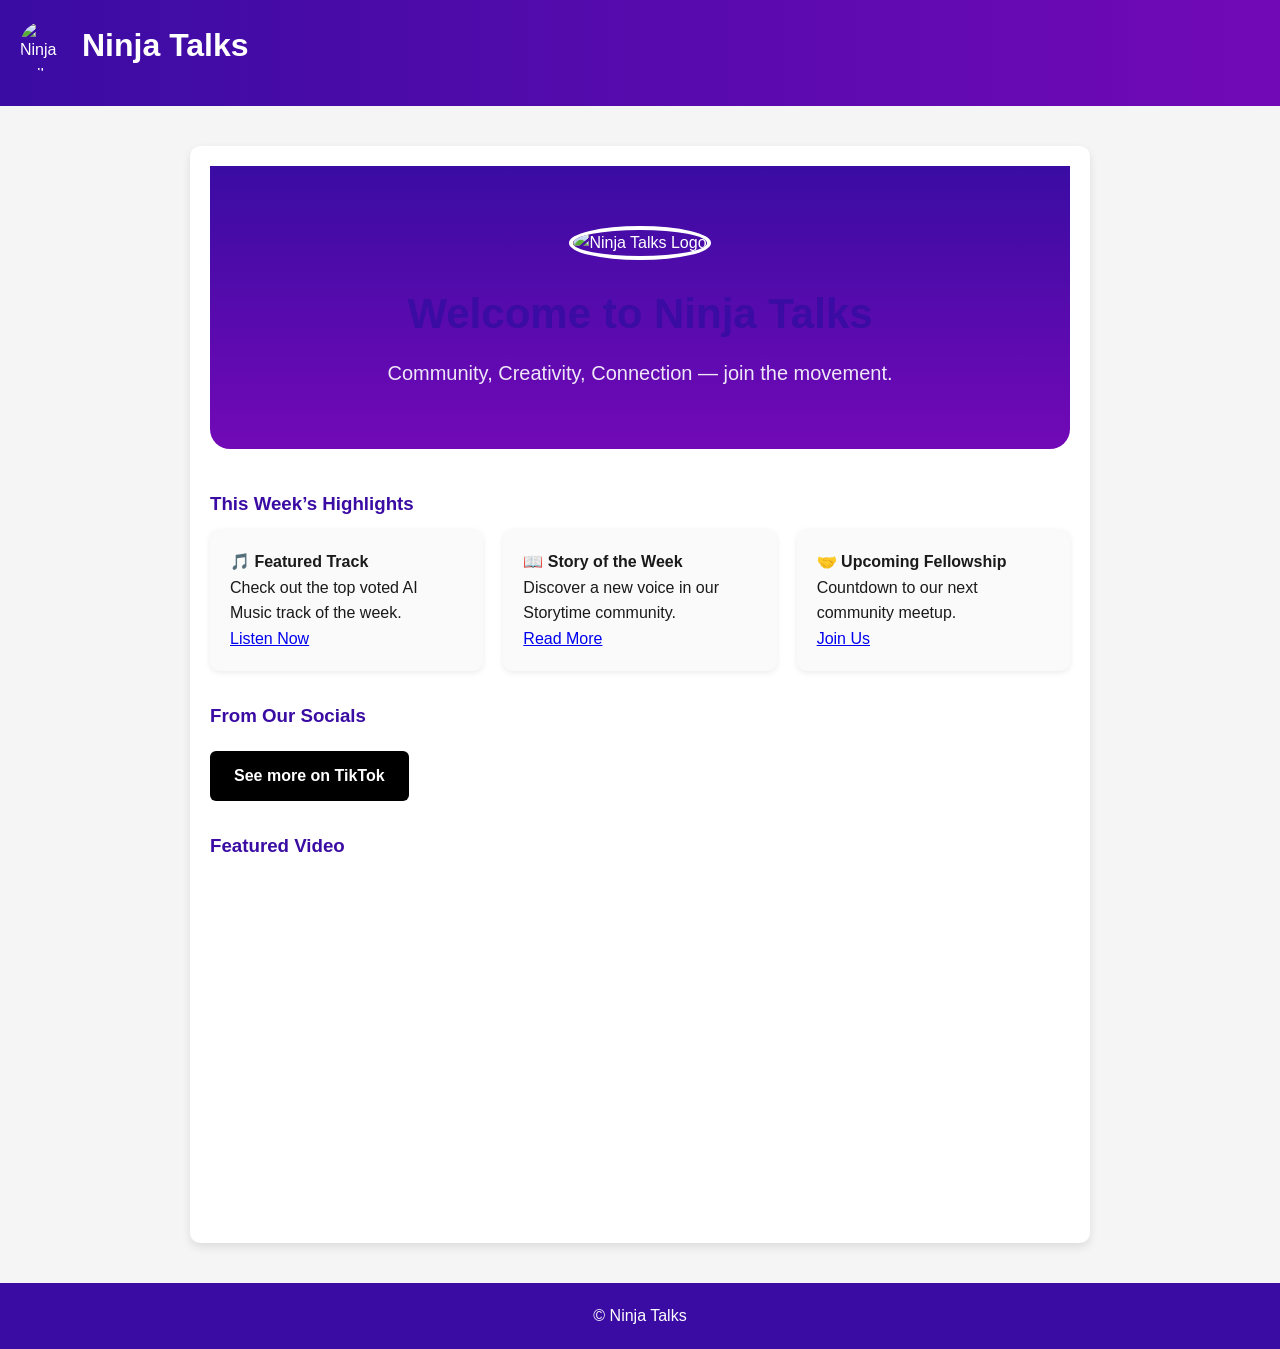
==== index.html @ e0541e4e "Refactor navigation menu for mobile responsiveness Removed desktop menu items and added a spacer bef" ====
<!DOCTYPE html>
<html lang="en">
<head>
  <meta charset="UTF-8">
  <title>Ninja Talks – Home</title>
  <meta name="viewport" content="width=device-width, initial-scale=1">

  <!-- CRITICAL CSS (prevents flashing) -->
  <style>
    :root {
      --purple-dark: #3a0ca3;
      --purple: #7209b7;
      --purple-light: #b5179e;
      --pink: #f72585;
      --white: #ffffff;
      --gray-light: #f5f5f5;
      --gray: #cccccc;
      --black: #1a1a1a;
      --font-main: 'Segoe UI', Arial, sans-serif;
    }

    * { margin:0; padding:0; box-sizing:border-box; }

    body {
      font-family: var(--font-main);
      background: var(--gray-light);
      color: var(--black);
      line-height: 1.6;
    }

    header {
      background: linear-gradient(90deg, var(--purple-dark), var(--purple));
      padding: 20px;
      color: var(--white);
    }

    .logo-container {
      display: flex;
      align-items: center;
      gap: 12px;
    }

    .logo {
      height: 50px;
      width: 50px;
      border-radius: 50%;
      object-fit: cover;
    }

    nav {
      display: flex;
      justify-content: space-between;
      align-items: center;
      margin-top: 15px;
    }

    .desktop-menu {
      display: flex;
      gap: 20px;
      list-style: none;
    }

    nav a {
      color: var(--white);
      text-decoration: none;
      font-weight: 600;
      transition: 0.3s;
    }

    nav a:hover { color: var(--pink); }

    .menu-toggle {
      display: none;
      font-size: 28px;
      background: none;
      border: none;
      color: var(--white);
      cursor: pointer;
      margin-left: auto;
    }

    .side-menu {
      position: fixed;
      top: 0;
      left: -260px;
      width: 260px;
      height: 100%;
      background: var(--purple-dark);
      padding-top: 80px;
      transition: left 0.3s ease;
      z-index: 999;
    }

    .side-menu.open { left: 0; }

    .side-menu ul { list-style:none; padding:0; }
    .side-menu li { margin:20px 0; text-align:center; }
    .side-menu a { color:var(--white); font-size:20px; text-decoration:none; }

    .hero {
      text-align:center;
      padding:60px 20px;
      background: linear-gradient(180deg, var(--purple-dark), var(--purple));
      color: var(--white);
      border-bottom-left-radius:20px;
      border-bottom-right-radius:20px;
      margin-bottom:40px;
    }

    .hero img {
      height:120px;
      width:120px;
      border-radius:50%;
      object-fit:cover;
      margin-bottom:20px;
      border:4px solid var(--white);
    }

    .hero-title {
      font-size: 42px;
      font-weight: 800;
      margin-bottom: 10px;
    }

    .hero-tagline {
      font-size: 20px;
      opacity: 0.9;
    }

    main {
      max-width:900px;
      margin:40px auto;
      padding:20px;
      background:var(--white);
      border-radius:10px;
      box-shadow:0 4px 10px rgba(0,0,0,0.1);
    }

    h2, h3 { color:var(--purple-dark); margin-bottom:10px; }
    section { margin-bottom:30px; }

    .highlight-grid {
      display:grid;
      grid-template-columns:repeat(auto-fit,minmax(250px,1fr));
      gap:20px;
    }

    .highlight-card {
      background:#fafafa;
      padding:20px;
      border-radius:10px;
      box-shadow:0 2px 6px rgba(0,0,0,0.08);
      transition:0.3s;
    }

    .highlight-card:hover {
      transform: translateY(-4px);
      box-shadow:0 4px 12px rgba(0,0,0,0.12);
    }

    .tiktok-button {
      display:inline-block;
      margin-top:10px;
      padding:12px 24px;
      background:#000;
      color:#fff;
      text-decoration:none;
      border-radius:6px;
      font-weight:600;
    }

    footer {
      text-align:center;
      padding:20px;
      margin-top:40px;
      background:var(--purple-dark);
      color:var(--white);
    }

    @media (max-width:768px) {
      .desktop-menu { display:none !important; }
      .menu-toggle { display:block !important; }
    }
  </style>

  <!-- Load full CSS normally (NO PRELOAD) -->
  <link rel="stylesheet" href="/NinjaTalks/assets/css/main.css?v=12">
</head>

<body>

<header>
  <div class="logo-container">
    <img src="/NinjaTalks/assets/images/IMG-20260227-WA0002(1).jpg" alt="Ninja Talks Logo" class="logo" width="50" height="50">
    <h1>Ninja Talks</h1>
  </div>

  <nav>
  <div></div> <!-- spacer to push hamburger right -->
  <button class="menu-toggle" onclick="toggleMenu()">☰</button>
  </nav>
</header>

<!-- MOBILE SLIDE-IN MENU -->
<div class="side-menu" id="sideMenu">
  <ul>
    <li><a href="/NinjaTalks/index.html">Home</a></li>
    <li><a href="/NinjaTalks/neurodiversity.html">Neurodiversity</a></li>
    <li><a href="/NinjaTalks/wellness.html">Mind & Body</a></li>
    <li><a href="/NinjaTalks/storytime.html">Story Time</a></li>
    <li><a href="/NinjaTalks/fellowship.html">Fellowship</a></li>
    <li><a href="/NinjaTalks/music.html">AI Music</a></li>
    <li><a href="/NinjaTalks/contact.html">Contact</a></li>
  </ul>
</div>

<main>

  <!-- LIVE STATUS -->
  <div id="live-status"></div>

  <!-- HERO -->
  <section class="hero">
    <img src="/NinjaTalks/assets/images/No background logo.png" alt="Ninja Talks Logo" width="120" height="120">
    <h2 class="hero-title">Welcome to Ninja Talks</h2>
    <p class="hero-tagline">Community, Creativity, Connection — join the movement.</p>
  </section>

  <!-- HIGHLIGHTS -->
  <section>
    <h3>This Week’s Highlights</h3>
    <div class="highlight-grid">
      <div class="highlight-card">
        <h4>🎵 Featured Track</h4>
        <p>Check out the top voted AI Music track of the week.</p>
        <a href="/NinjaTalks/music.html" class="btn">Listen Now</a>
      </div>

      <div class="highlight-card">
        <h4>📖 Story of the Week</h4>
        <p>Discover a new voice in our Storytime community.</p>
        <a href="/NinjaTalks/storytime.html" class="btn">Read More</a>
      </div>

      <div class="highlight-card">
        <h4>🤝 Upcoming Fellowship</h4>
        <p>Countdown to our next community meetup.</p>
        <a href="/NinjaTalks/fellowship.html" class="btn">Join Us</a>
      </div>
    </div>
  </section>

  <!-- SOCIAL -->
  <section>
    <h3>From Our Socials</h3>
    <a class="tiktok-button" href="https://www.tiktok.com/@ninjatalkshost" target="_blank">See more on TikTok</a>
  </section>

  <!-- YOUTUBE AT BOTTOM -->
  <section>
    <h3>Featured Video</h3>
    <iframe width="100%" height="315" src="https://www.youtube.com/embed/LT6rSH5FfXs" frameborder="0" allowfullscreen></iframe>
  </section>

</main>

<footer>
  <p>&copy; Ninja Talks</p>
</footer>

<!-- MOBILE MENU SCRIPT -->
<script>
function toggleMenu() {
  document.getElementById("sideMenu").classList.toggle("open");
}
</script>

<!-- BULLETPROOF LIVE JSON LOADER -->
<script>
async function loadLiveStatus() {
  try {
    const response = await fetch("https://ninjatalks.github.io/NinjaTalks/live.json?cache=" + Date.now());
    const text = await response.text();
    if (!text.trim().startsWith("{")) return;

    const data = JSON.parse(text);
    const container = document.getElementById("live-status");

    if (data.live) {
      container.innerHTML = `
        <div style="
          background:#ff004f;
          color:white;
          padding:15px;
          text-align:center;
          font-size:20px;
          font-weight:bold;
          border-radius:8px;
          margin:20px 0;
        ">
          🔴 Ninja Talks is LIVE on TikTok!
          <br>
          <a href="${data.url}" target="_blank" style="color:white; text-decoration:underline;">
            Watch Now
          </a>
        </div>
      `;
    }
  } catch (e) {}
}
loadLiveStatus();
</script>

</body>
</html>
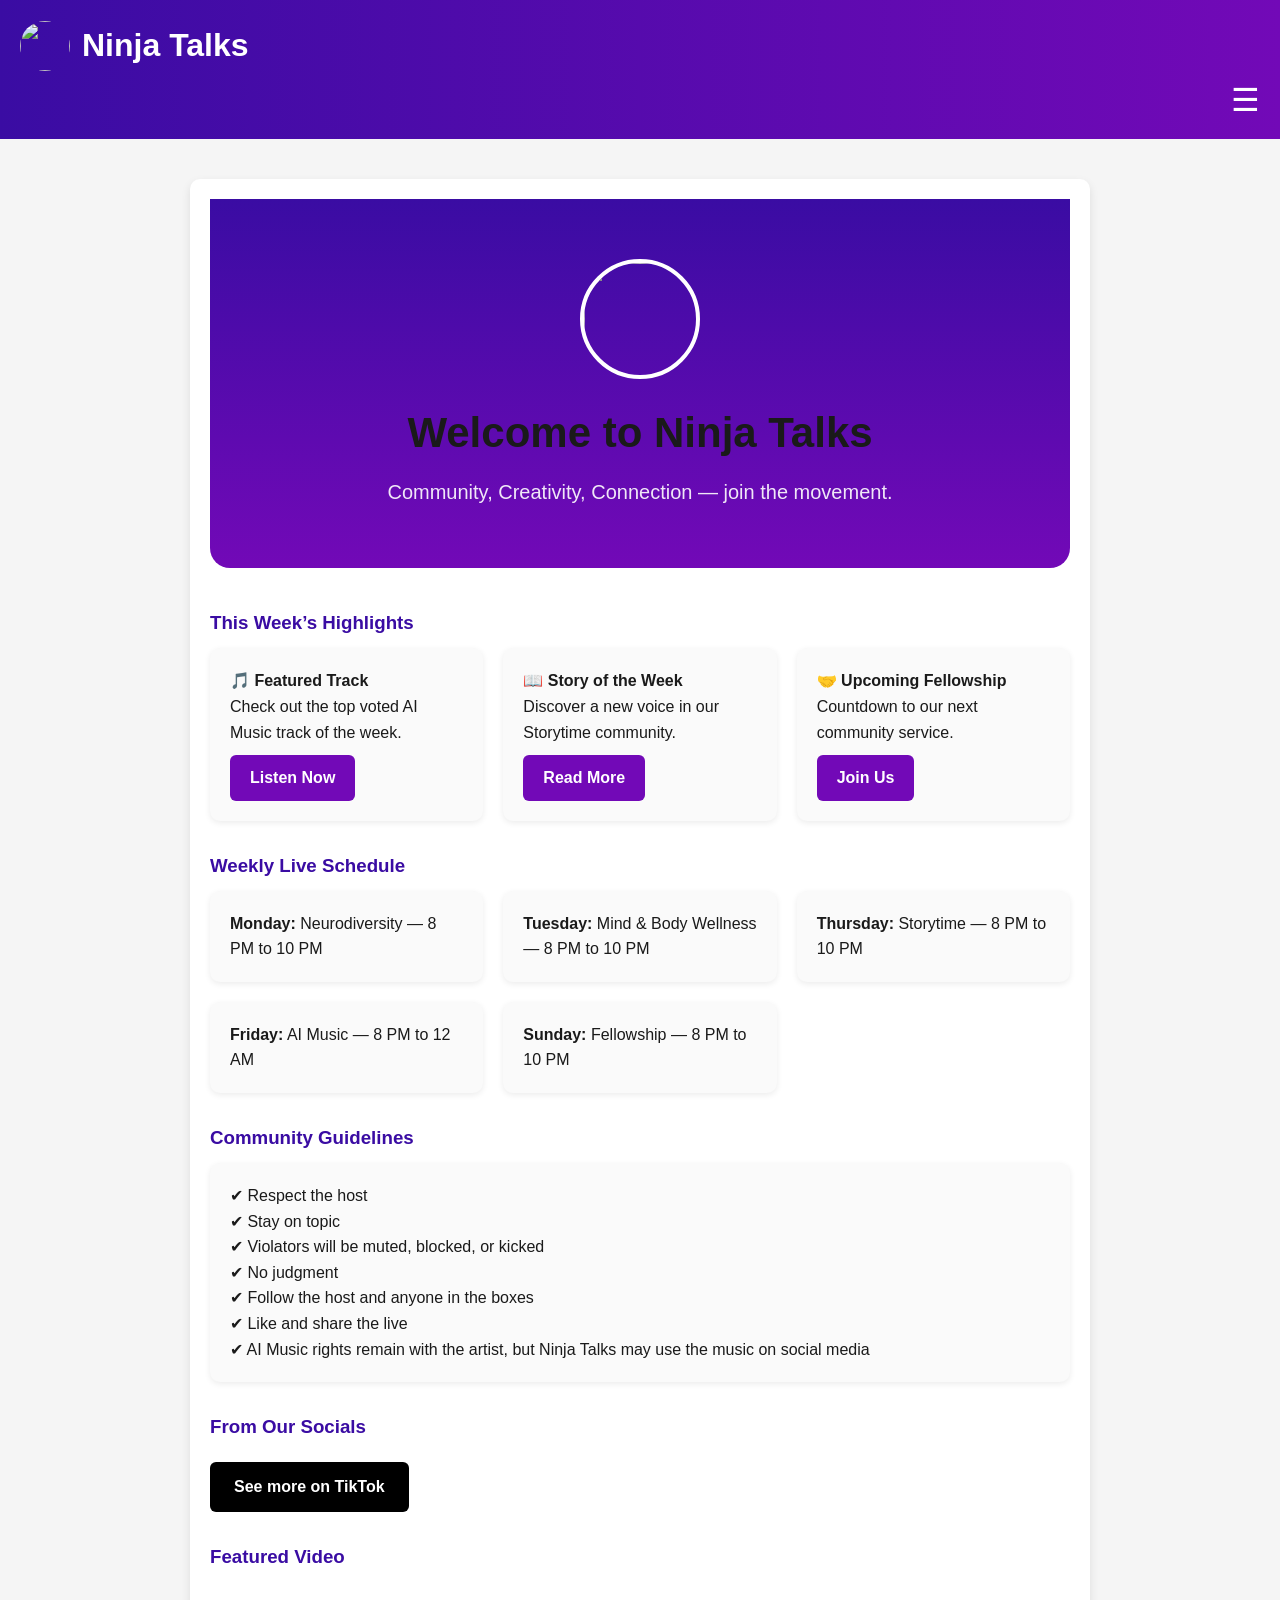
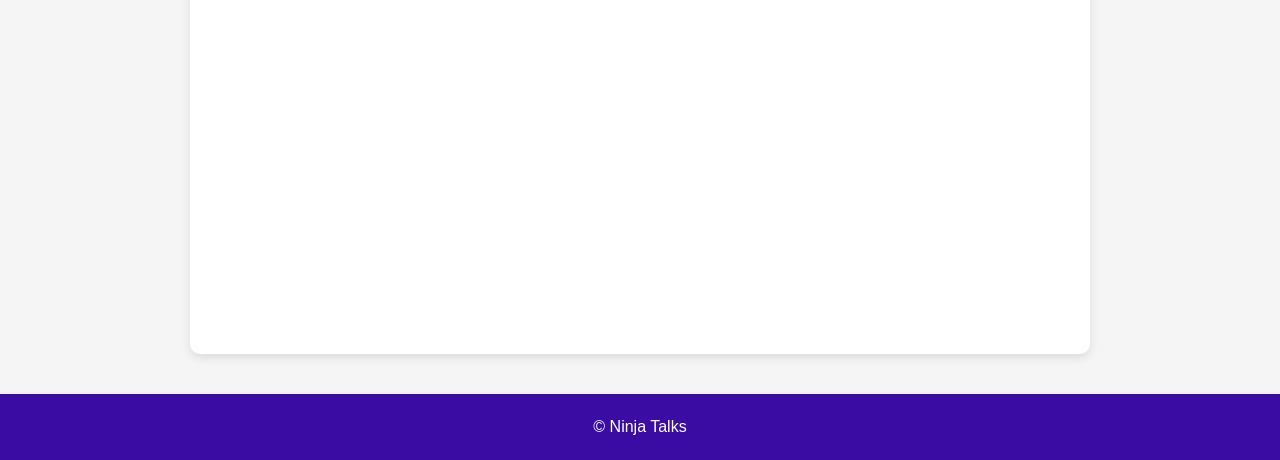
==== commit 17be906f: "Update index.html" ====
--- a/index.html
+++ b/index.html
@@ -5,7 +5,6 @@
   <title>Ninja Talks – Home</title>
   <meta name="viewport" content="width=device-width, initial-scale=1">
 
-  <!-- CRITICAL CSS (prevents flashing) -->
   <style>
     :root {
       --purple-dark: #3a0ca3;
@@ -28,10 +27,14 @@
       line-height: 1.6;
     }
 
+    /* HEADER */
     header {
       background: linear-gradient(90deg, var(--purple-dark), var(--purple));
       padding: 20px;
       color: var(--white);
+      display: flex;
+      flex-direction: column;
+      gap: 10px;
     }
 
     .logo-container {
@@ -49,54 +52,47 @@
 
     nav {
       display: flex;
-      justify-content: space-between;
+      justify-content: flex-end;
       align-items: center;
-      margin-top: 15px;
-    }
-
-    .desktop-menu {
-      display: flex;
-      gap: 20px;
-      list-style: none;
-    }
-
-    nav a {
-      color: var(--white);
-      text-decoration: none;
-      font-weight: 600;
-      transition: 0.3s;
-    }
-
-    nav a:hover { color: var(--pink); }
+    }
 
     .menu-toggle {
-      display: none;
-      font-size: 28px;
+      display: block;
+      font-size: 32px;
       background: none;
       border: none;
       color: var(--white);
       cursor: pointer;
-      margin-left: auto;
-    }
-
+    }
+
+    /* FIXED MENU */
     .side-menu {
       position: fixed;
       top: 0;
-      left: -260px;
+      left: 0;
       width: 260px;
       height: 100%;
       background: var(--purple-dark);
       padding-top: 80px;
-      transition: left 0.3s ease;
-      z-index: 999;
-    }
-
-    .side-menu.open { left: 0; }
+      transform: translateX(-260px);
+      transition: transform 0.3s ease;
+      z-index: 9999;
+    }
+
+    .side-menu.open {
+      transform: translateX(0);
+    }
 
     .side-menu ul { list-style:none; padding:0; }
     .side-menu li { margin:20px 0; text-align:center; }
-    .side-menu a { color:var(--white); font-size:20px; text-decoration:none; }
-
+    .side-menu a {
+      color:var(--white);
+      font-size:20px;
+      text-decoration:none;
+      font-weight:600;
+    }
+
+    /* HERO */
     .hero {
       text-align:center;
       padding:60px 20px;
@@ -120,6 +116,7 @@
       font-size: 42px;
       font-weight: 800;
       margin-bottom: 10px;
+      color: var(--black);
     }
 
     .hero-tagline {
@@ -127,6 +124,18 @@
       opacity: 0.9;
     }
 
+    .live-badge {
+      display: inline-block;
+      background: #f72585;
+      color: white;
+      padding: 6px 14px;
+      border-radius: 20px;
+      font-weight: 700;
+      margin-top: 15px;
+      font-size: 16px;
+    }
+
+    /* MAIN */
     main {
       max-width:900px;
       margin:40px auto;
@@ -156,6 +165,17 @@
     .highlight-card:hover {
       transform: translateY(-4px);
       box-shadow:0 4px 12px rgba(0,0,0,0.12);
+    }
+
+    .btn {
+      display:inline-block;
+      margin-top:10px;
+      padding:10px 20px;
+      background:var(--purple);
+      color:white;
+      text-decoration:none;
+      border-radius:6px;
+      font-weight:600;
     }
 
     .tiktok-button {
@@ -176,32 +196,22 @@
       background:var(--purple-dark);
       color:var(--white);
     }
-
-    @media (max-width:768px) {
-      .desktop-menu { display:none !important; }
-      .menu-toggle { display:block !important; }
-    }
   </style>
-
-  <!-- Load full CSS normally (NO PRELOAD) -->
-  <link rel="stylesheet" href="/NinjaTalks/assets/css/main.css?v=12">
 </head>
 
 <body>
 
 <header>
   <div class="logo-container">
-    <img src="/NinjaTalks/assets/images/IMG-20260227-WA0002(1).jpg" alt="Ninja Talks Logo" class="logo" width="50" height="50">
+    <img src="/NinjaTalks/assets/images/IMG-20260227-WA0002(1).jpg" class="logo">
     <h1>Ninja Talks</h1>
   </div>
 
   <nav>
-  <div></div> <!-- spacer to push hamburger right -->
-  <button class="menu-toggle" onclick="toggleMenu()">☰</button>
+    <button class="menu-toggle" onclick="toggleMenu()">☰</button>
   </nav>
 </header>
 
-<!-- MOBILE SLIDE-IN MENU -->
 <div class="side-menu" id="sideMenu">
   <ul>
     <li><a href="/NinjaTalks/index.html">Home</a></li>
@@ -216,51 +226,69 @@
 
 <main>
 
-  <!-- LIVE STATUS -->
-  <div id="live-status"></div>
-
-  <!-- HERO -->
-  <section class="hero">
-    <img src="/NinjaTalks/assets/images/No background logo.png" alt="Ninja Talks Logo" width="120" height="120">
-    <h2 class="hero-title">Welcome to Ninja Talks</h2>
-    <p class="hero-tagline">Community, Creativity, Connection — join the movement.</p>
-  </section>
-
-  <!-- HIGHLIGHTS -->
-  <section>
-    <h3>This Week’s Highlights</h3>
-    <div class="highlight-grid">
-      <div class="highlight-card">
-        <h4>🎵 Featured Track</h4>
-        <p>Check out the top voted AI Music track of the week.</p>
-        <a href="/NinjaTalks/music.html" class="btn">Listen Now</a>
-      </div>
-
-      <div class="highlight-card">
-        <h4>📖 Story of the Week</h4>
-        <p>Discover a new voice in our Storytime community.</p>
-        <a href="/NinjaTalks/storytime.html" class="btn">Read More</a>
-      </div>
-
-      <div class="highlight-card">
-        <h4>🤝 Upcoming Fellowship</h4>
-        <p>Countdown to our next community meetup.</p>
-        <a href="/NinjaTalks/fellowship.html" class="btn">Join Us</a>
-      </div>
+<section class="hero">
+  <img src="/NinjaTalks/assets/images/No background logo.png">
+  <h2 class="hero-title">Welcome to Ninja Talks</h2>
+  <p class="hero-tagline">Community, Creativity, Connection — join the movement.</p>
+  <div id="liveIndicator"></div>
+</section>
+
+<section>
+  <h3>This Week’s Highlights</h3>
+  <div class="highlight-grid">
+    <div class="highlight-card">
+      <h4>🎵 Featured Track</h4>
+      <p>Check out the top voted AI Music track of the week.</p>
+      <a href="/NinjaTalks/music.html" class="btn">Listen Now</a>
     </div>
-  </section>
-
-  <!-- SOCIAL -->
-  <section>
-    <h3>From Our Socials</h3>
-    <a class="tiktok-button" href="https://www.tiktok.com/@ninjatalkshost" target="_blank">See more on TikTok</a>
-  </section>
-
-  <!-- YOUTUBE AT BOTTOM -->
-  <section>
-    <h3>Featured Video</h3>
-    <iframe width="100%" height="315" src="https://www.youtube.com/embed/LT6rSH5FfXs" frameborder="0" allowfullscreen></iframe>
-  </section>
+
+    <div class="highlight-card">
+      <h4>📖 Story of the Week</h4>
+      <p>Discover a new voice in our Storytime community.</p>
+      <a href="/NinjaTalks/storytime.html" class="btn">Read More</a>
+    </div>
+
+    <div class="highlight-card">
+      <h4>🤝 Upcoming Fellowship</h4>
+      <p>Countdown to our next community service.</p>
+      <a href="/NinjaTalks/fellowship.html" class="btn">Join Us</a>
+    </div>
+  </div>
+</section>
+
+<section>
+  <h3>Weekly Live Schedule</h3>
+  <div class="highlight-grid">
+    <div class="highlight-card"><strong>Monday:</strong> Neurodiversity — 8 PM to 10 PM</div>
+    <div class="highlight-card"><strong>Tuesday:</strong> Mind & Body Wellness — 8 PM to 10 PM</div>
+    <div class="highlight-card"><strong>Thursday:</strong> Storytime — 8 PM to 10 PM</div>
+    <div class="highlight-card"><strong>Friday:</strong> AI Music — 8 PM to 12 AM</div>
+    <div class="highlight-card"><strong>Sunday:</strong> Fellowship — 8 PM to 10 PM</div>
+  </div>
+</section>
+
+<section>
+  <h3>Community Guidelines</h3>
+  <div class="highlight-card">
+    <p>✔ Respect the host</p>
+    <p>✔ Stay on topic</p>
+    <p>✔ Violators will be muted, blocked, or kicked</p>
+    <p>✔ No judgment</p>
+    <p>✔ Follow the host and anyone in the boxes</p>
+    <p>✔ Like and share the live</p>
+    <p>✔ AI Music rights remain with the artist, but Ninja Talks may use the music on social media</p>
+  </div>
+</section>
+
+<section>
+  <h3>From Our Socials</h3>
+  <a class="tiktok-button" href="https://www.tiktok.com/@ninjatalkshost" target="_blank">See more on TikTok</a>
+</section>
+
+<section>
+  <h3>Featured Video</h3>
+  <iframe width="100%" height="315" src="https://www.youtube.com/embed/LT6rSH5FfXs" frameborder="0" allowfullscreen></iframe>
+</section>
 
 </main>
 
@@ -268,47 +296,46 @@
   <p>&copy; Ninja Talks</p>
 </footer>
 
-<!-- MOBILE MENU SCRIPT -->
 <script>
 function toggleMenu() {
   document.getElementById("sideMenu").classList.toggle("open");
 }
-</script>
-
-<!-- BULLETPROOF LIVE JSON LOADER -->
-<script>
-async function loadLiveStatus() {
+
+async function checkLiveStatus() {
   try {
-    const response = await fetch("https://ninjatalks.github.io/NinjaTalks/live.json?cache=" + Date.now());
-    const text = await response.text();
-    if (!text.trim().startsWith("{")) return;
-
-    const data = JSON.parse(text);
-    const container = document.getElementById("live-status");
-
-    if (data.live) {
-      container.innerHTML = `
-        <div style="
-          background:#ff004f;
-          color:white;
-          padding:15px;
-          text-align:center;
-          font-size:20px;
-          font-weight:bold;
-          border-radius:8px;
-          margin:20px 0;
-        ">
-          🔴 Ninja Talks is LIVE on TikTok!
-          <br>
-          <a href="${data.url}" target="_blank" style="color:white; text-decoration:underline;">
-            Watch Now
-          </a>
-        </div>
-      `;
-    }
-  } catch (e) {}
+    const response = await fetch('/NinjaTalks/assets/data/live.json');
+    const schedule = await response.json();
+
+    const now = new Date();
+    const options = { timeZone: 'Africa/Johannesburg' };
+    const local = new Date(now.toLocaleString('en-US', options));
+
+    const day = local.getDay();
+    const hour = local.getHours();
+
+    let liveShow = null;
+
+    schedule.forEach(show => {
+      if (show.day === day && hour >= show.start && hour < show.end) {
+        liveShow = show.name;
+      }
+    });
+
+    const indicator = document.getElementById('liveIndicator');
+
+    if (liveShow) {
+      indicator.innerHTML = `<span class="live-badge">🔴 LIVE NOW — ${liveShow}</span>`;
+    } else {
+      indicator.innerHTML = ``;
+    }
+
+  } catch (err) {
+    console.error('Error loading live schedule:', err);
+  }
 }
-loadLiveStatus();
+
+checkLiveStatus();
+setInterval(checkLiveStatus, 60000);
 </script>
 
 </body>
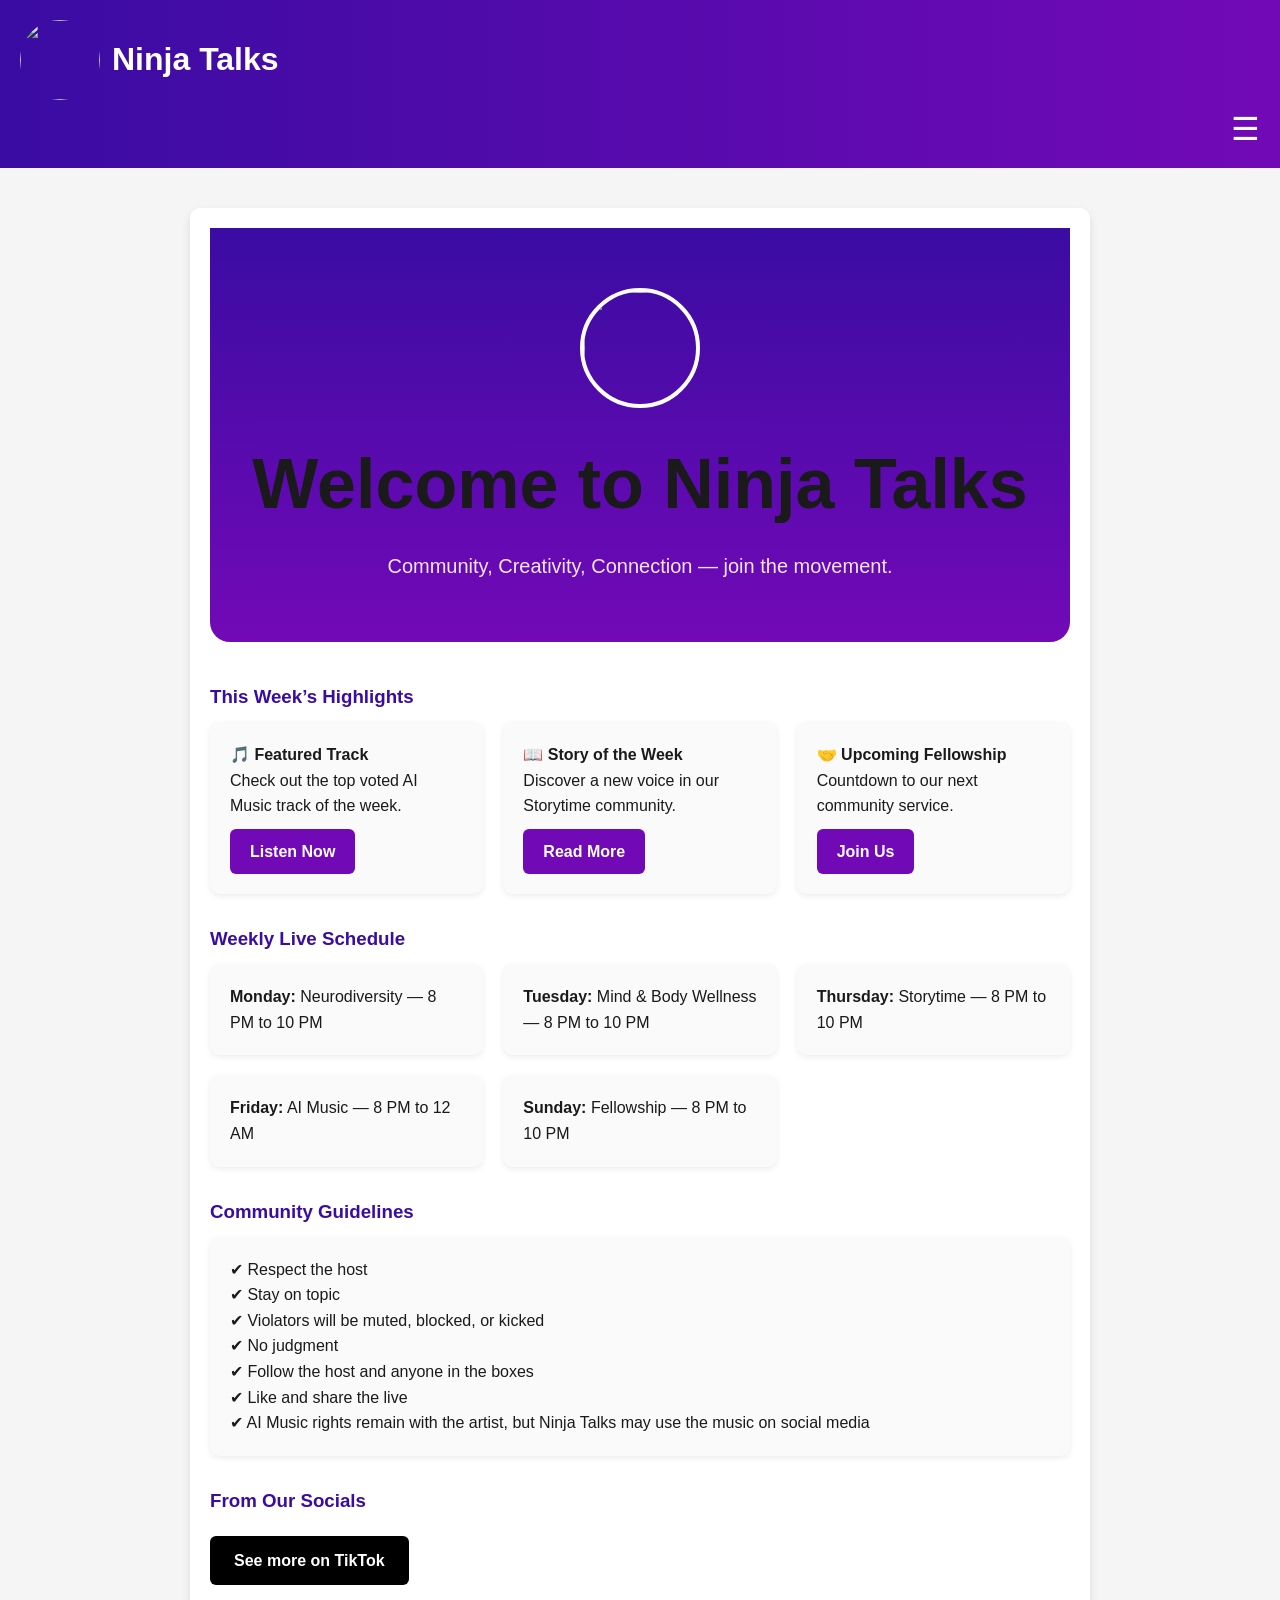
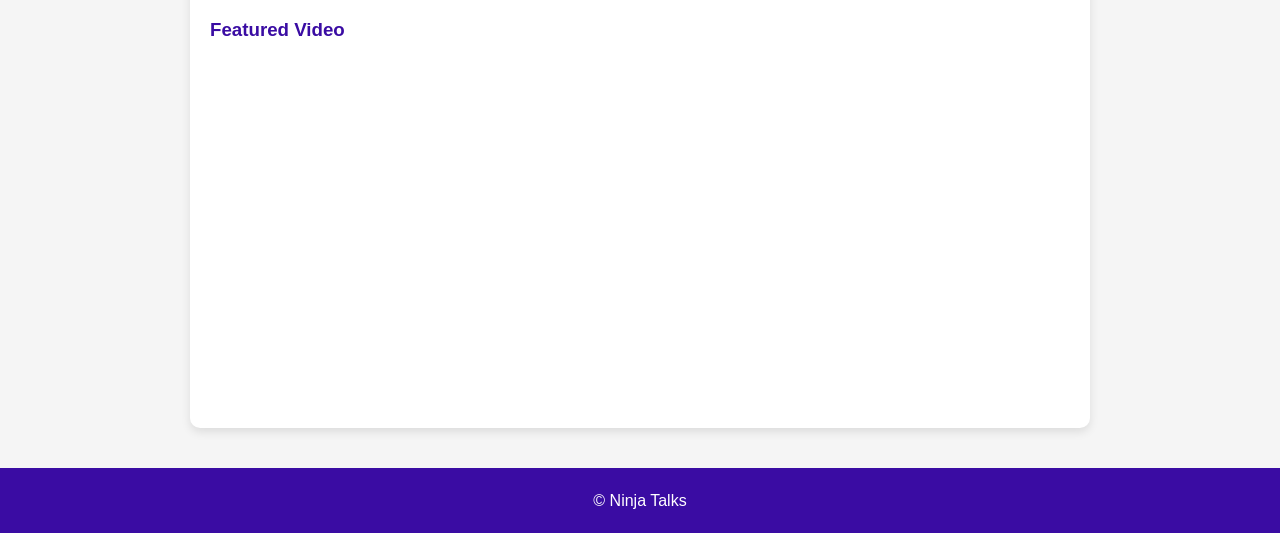
==== commit dd7d72a1: "Update index.html" ====
--- a/index.html
+++ b/index.html
@@ -44,8 +44,8 @@
     }
 
     .logo {
-      height: 50px;
-      width: 50px;
+      height: 80px;
+      width: 80px;
       border-radius: 50%;
       object-fit: cover;
     }
@@ -113,7 +113,7 @@
     }
 
     .hero-title {
-      font-size: 42px;
+      font-size: 70px;
       font-weight: 800;
       margin-bottom: 10px;
       color: var(--black);
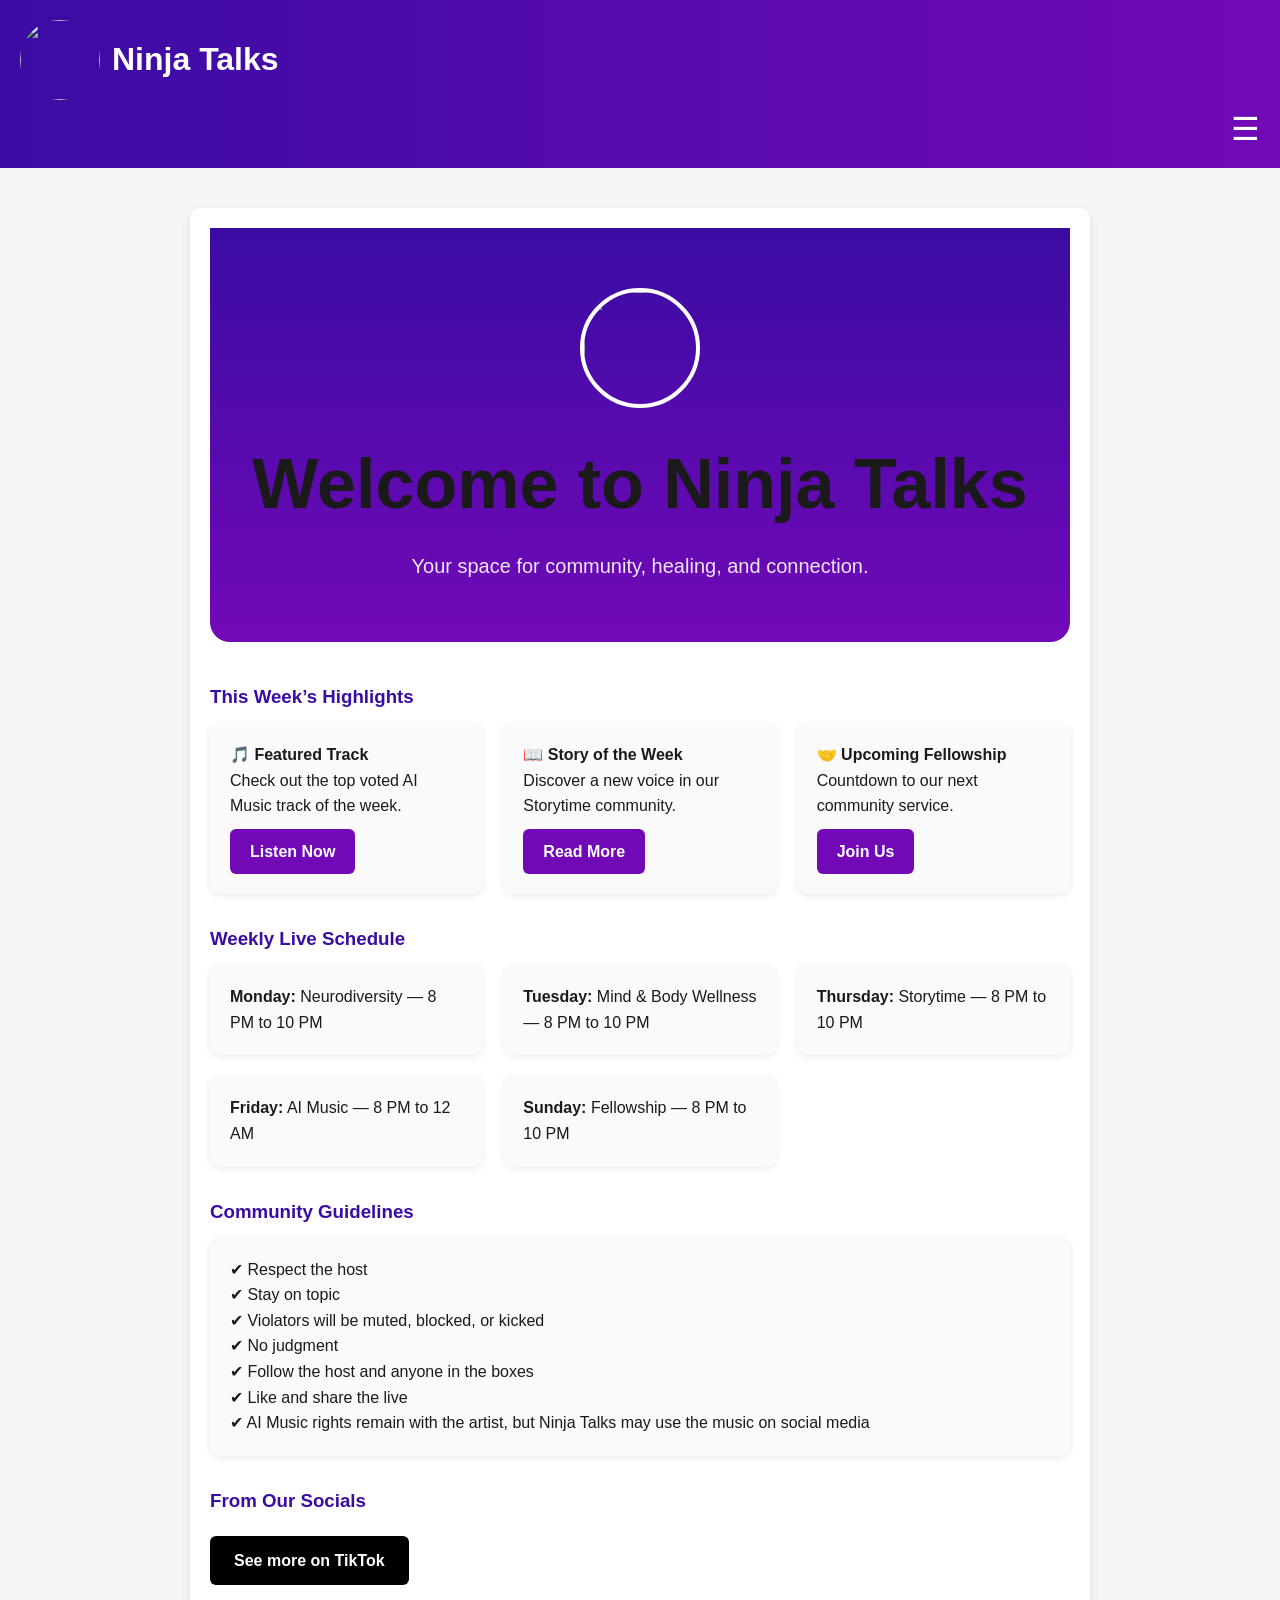
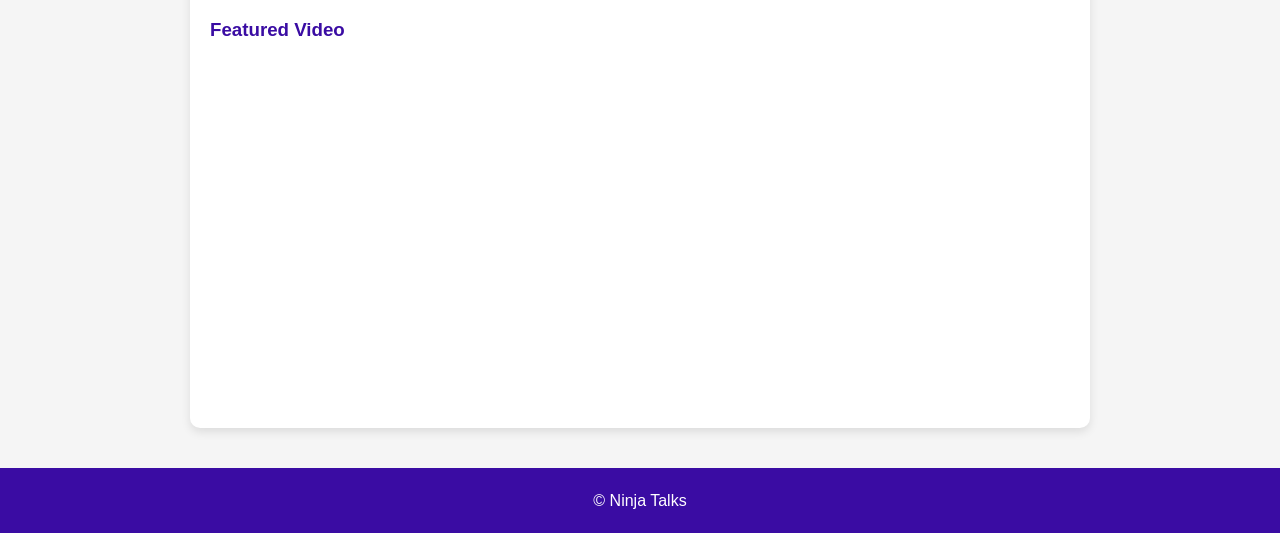
==== commit f20df57d: "Update index.html" ====
--- a/index.html
+++ b/index.html
@@ -227,9 +227,11 @@
 <main>
 
 <section class="hero">
-  <img src="/NinjaTalks/assets/images/No background logo.png">
+  <div class="page-logo-container">
+    <img src="/NinjaTalks/assets/images/IMG-20260227-WA0002(1).jpg" class="page-logo">
+  </div>
   <h2 class="hero-title">Welcome to Ninja Talks</h2>
-  <p class="hero-tagline">Community, Creativity, Connection — join the movement.</p>
+  <p class="hero-tagline">Your space for community, healing, and connection.
   <div id="liveIndicator"></div>
 </section>
 
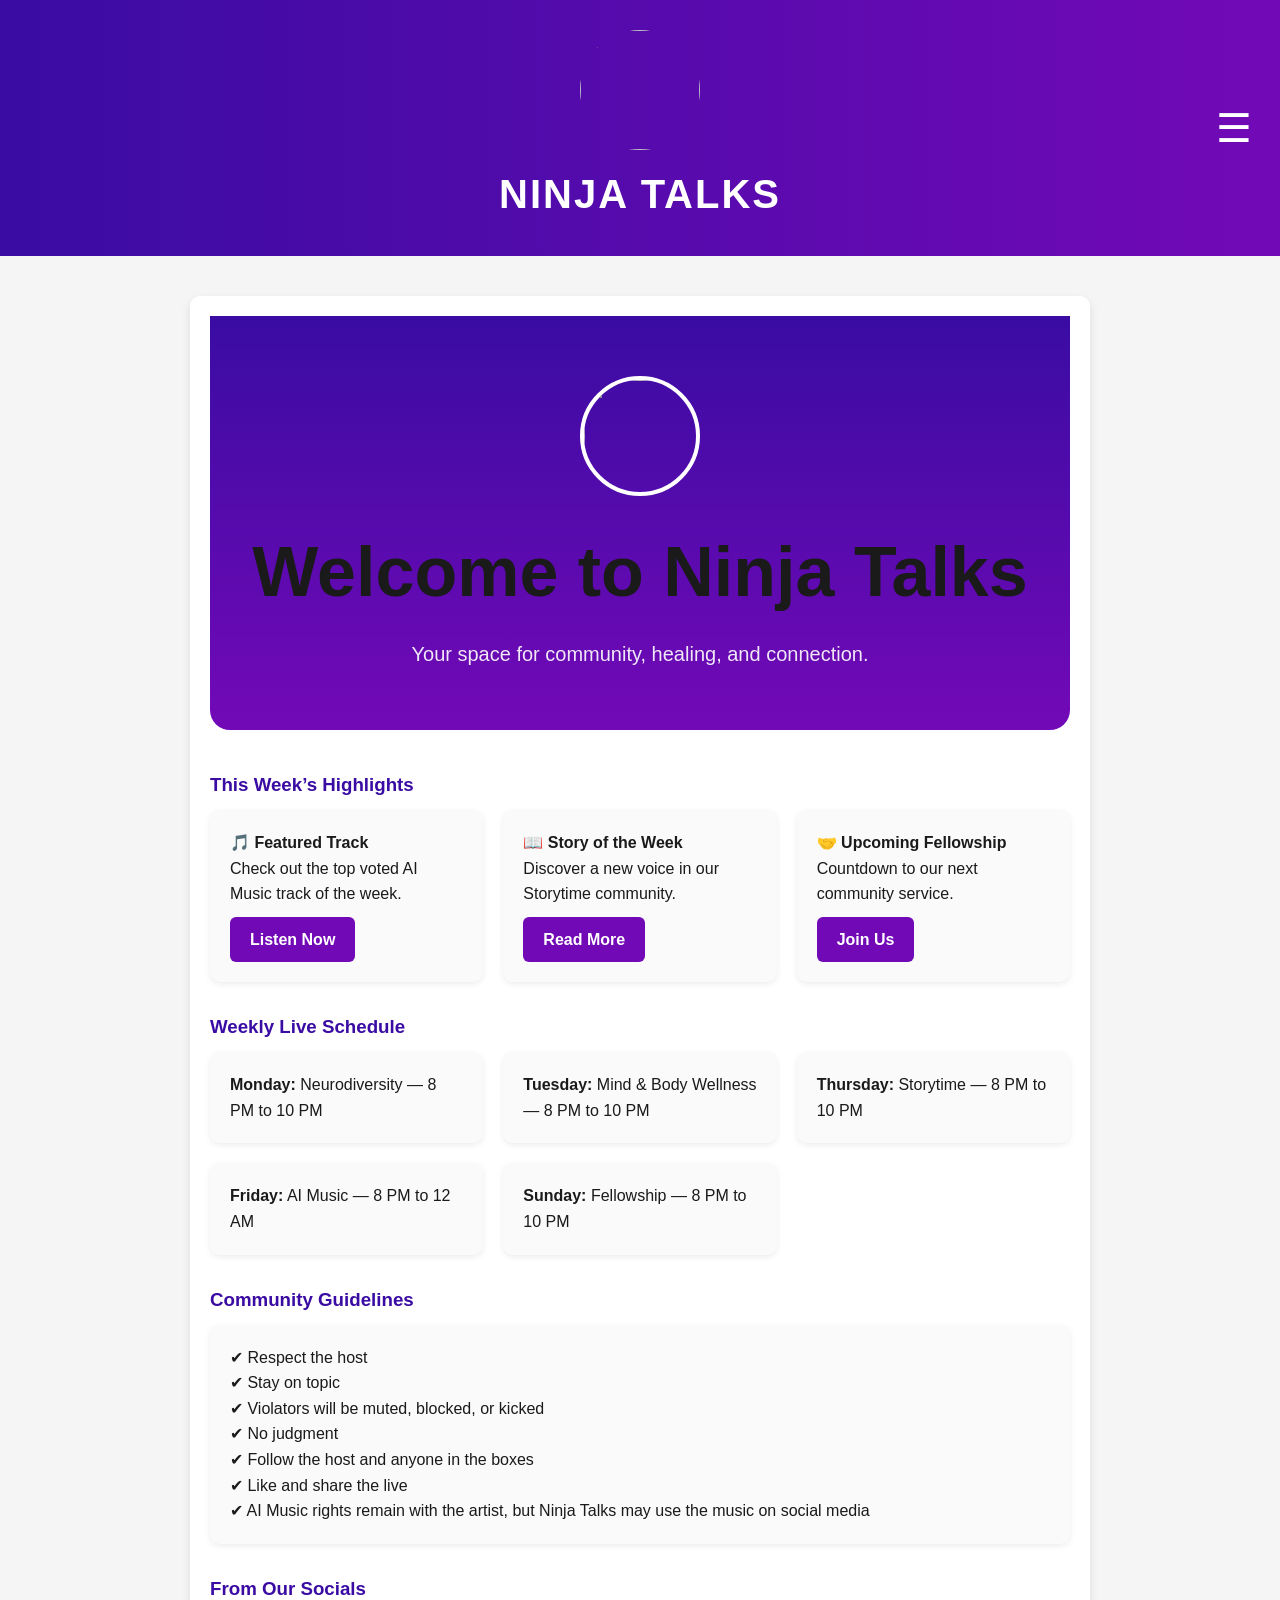
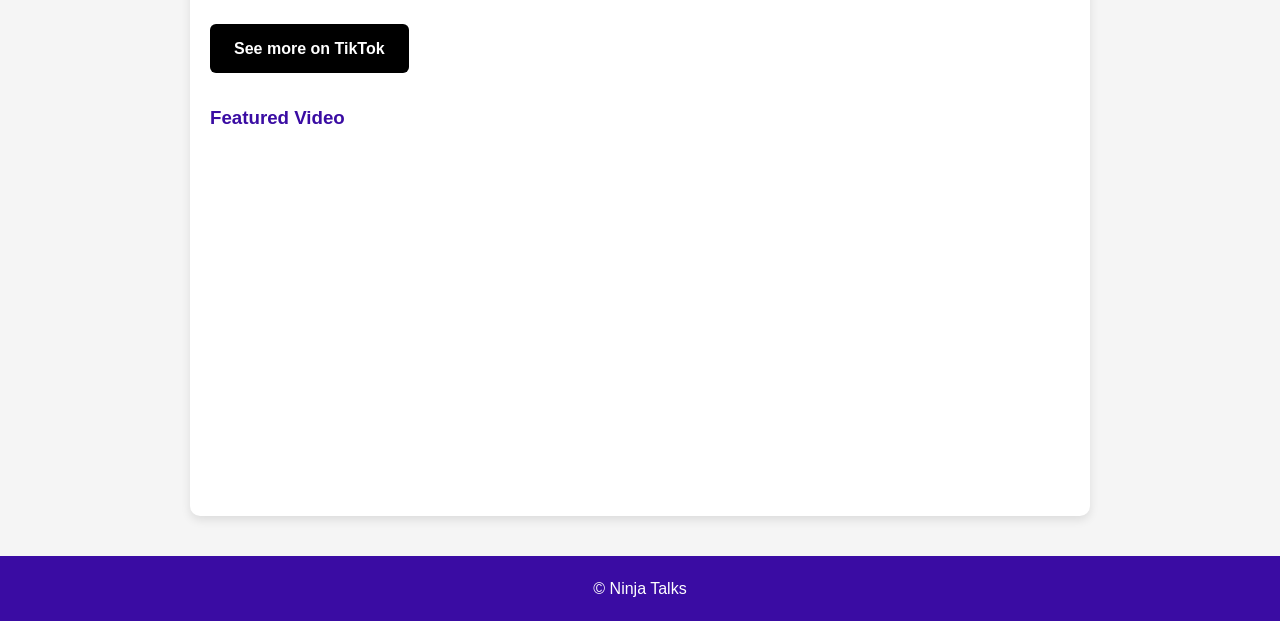
==== commit 8390840e: "Update index.html" ====
--- a/index.html
+++ b/index.html
@@ -28,43 +28,56 @@
     }
 
     /* HEADER */
-    header {
-      background: linear-gradient(90deg, var(--purple-dark), var(--purple));
-      padding: 20px;
-      color: var(--white);
-      display: flex;
-      flex-direction: column;
-      gap: 10px;
-    }
-
-    .logo-container {
-      display: flex;
-      align-items: center;
-      gap: 12px;
-    }
-
-    .logo {
-      height: 80px;
-      width: 80px;
-      border-radius: 50%;
-      object-fit: cover;
-    }
-
-    nav {
-      display: flex;
-      justify-content: flex-end;
-      align-items: center;
-    }
-
-    .menu-toggle {
-      display: block;
-      font-size: 32px;
-      background: none;
-      border: none;
-      color: var(--white);
-      cursor: pointer;
-    }
-
+  header {
+  background: linear-gradient(90deg, var(--purple-dark), var(--purple));
+  padding: 30px;
+  color: var(--white);
+  display: flex;
+  justify-content: center;   /* center logo block */
+  align-items: center;
+  position: relative;        /* allows menu button positioning */
+}
+
+/* Logo block */
+.logo-container {
+  display: flex;
+  flex-direction: column;    /* stack logo + text vertically */
+  align-items: center;
+  text-align: center;
+  gap: 12px;
+}
+
+/* Logo image */
+.logo {
+  height: 120px;             /* bigger logo */
+  width: 120px;
+  border-radius: 50%;
+  object-fit: cover;
+}
+
+/* Logo text */
+.logo-container h1 {
+  font-size: 40px;       /* bigger text */
+  font-weight: 800;
+  margin: 0;
+  text-transform: uppercase;  /* forces all caps */
+  letter-spacing: 2px;        /* optional: adds spacing for impact */
+}
+
+/* Menu button (hamburger) */
+.menu-toggle {
+  position: absolute;
+  right: 20px;
+  top: 50%;
+  transform: translateY(-50%);
+  background: none;
+  border: none;
+  color: var(--white);
+  font-size: 40px;   /* bigger than before (was ~28px) */
+  cursor: pointer;
+  padding: 8px;      /* optional: adds clickable area */
+}
+    
     /* FIXED MENU */
     .side-menu {
       position: fixed;
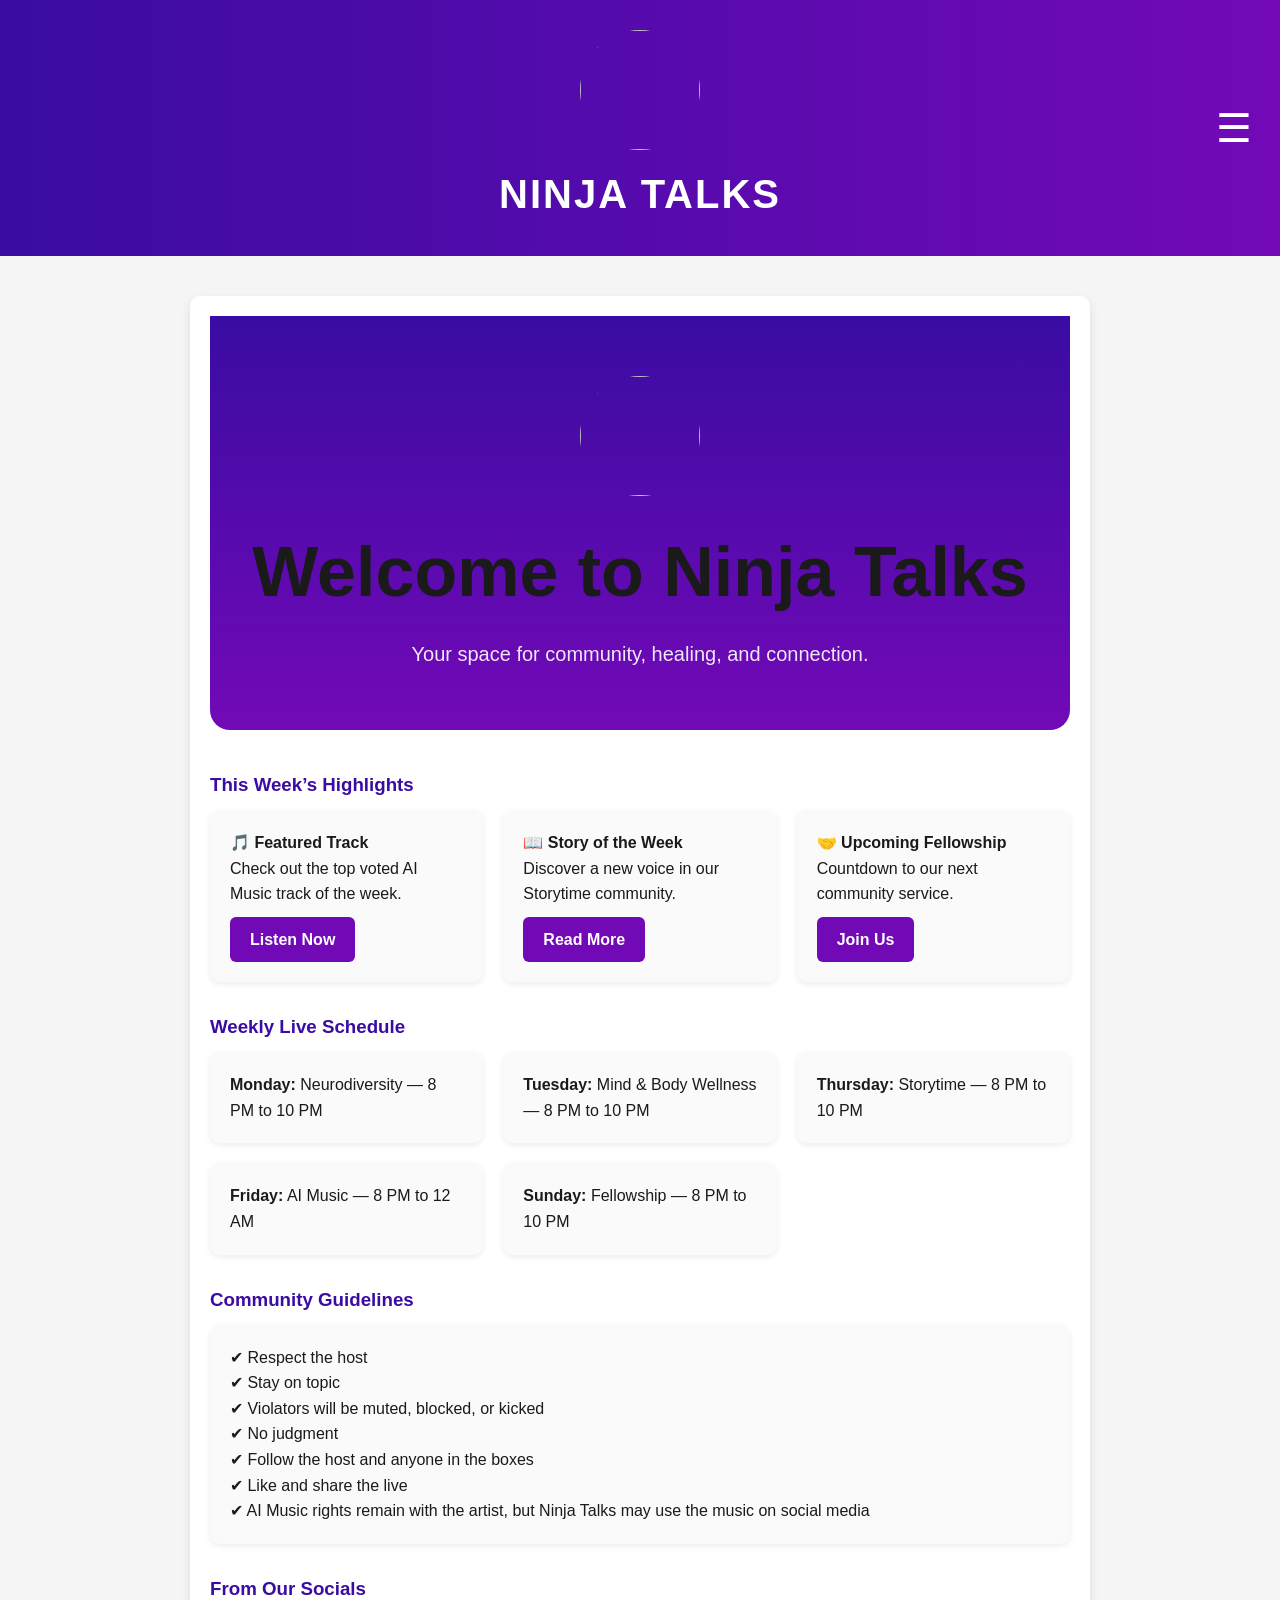
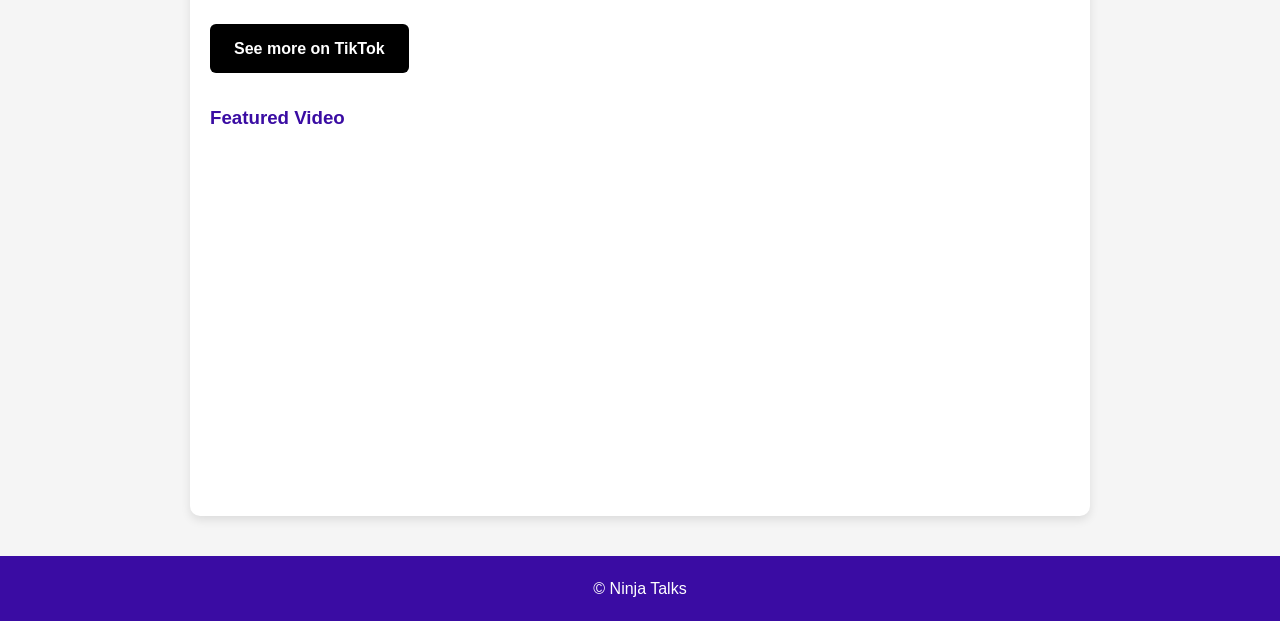
==== commit 4fcd6b96: "Update index.html" ====
--- a/index.html
+++ b/index.html
@@ -122,7 +122,7 @@
       border-radius:50%;
       object-fit:cover;
       margin-bottom:20px;
-      border:4px solid var(--white);
+      border:none;
     }
 
     .hero-title {
